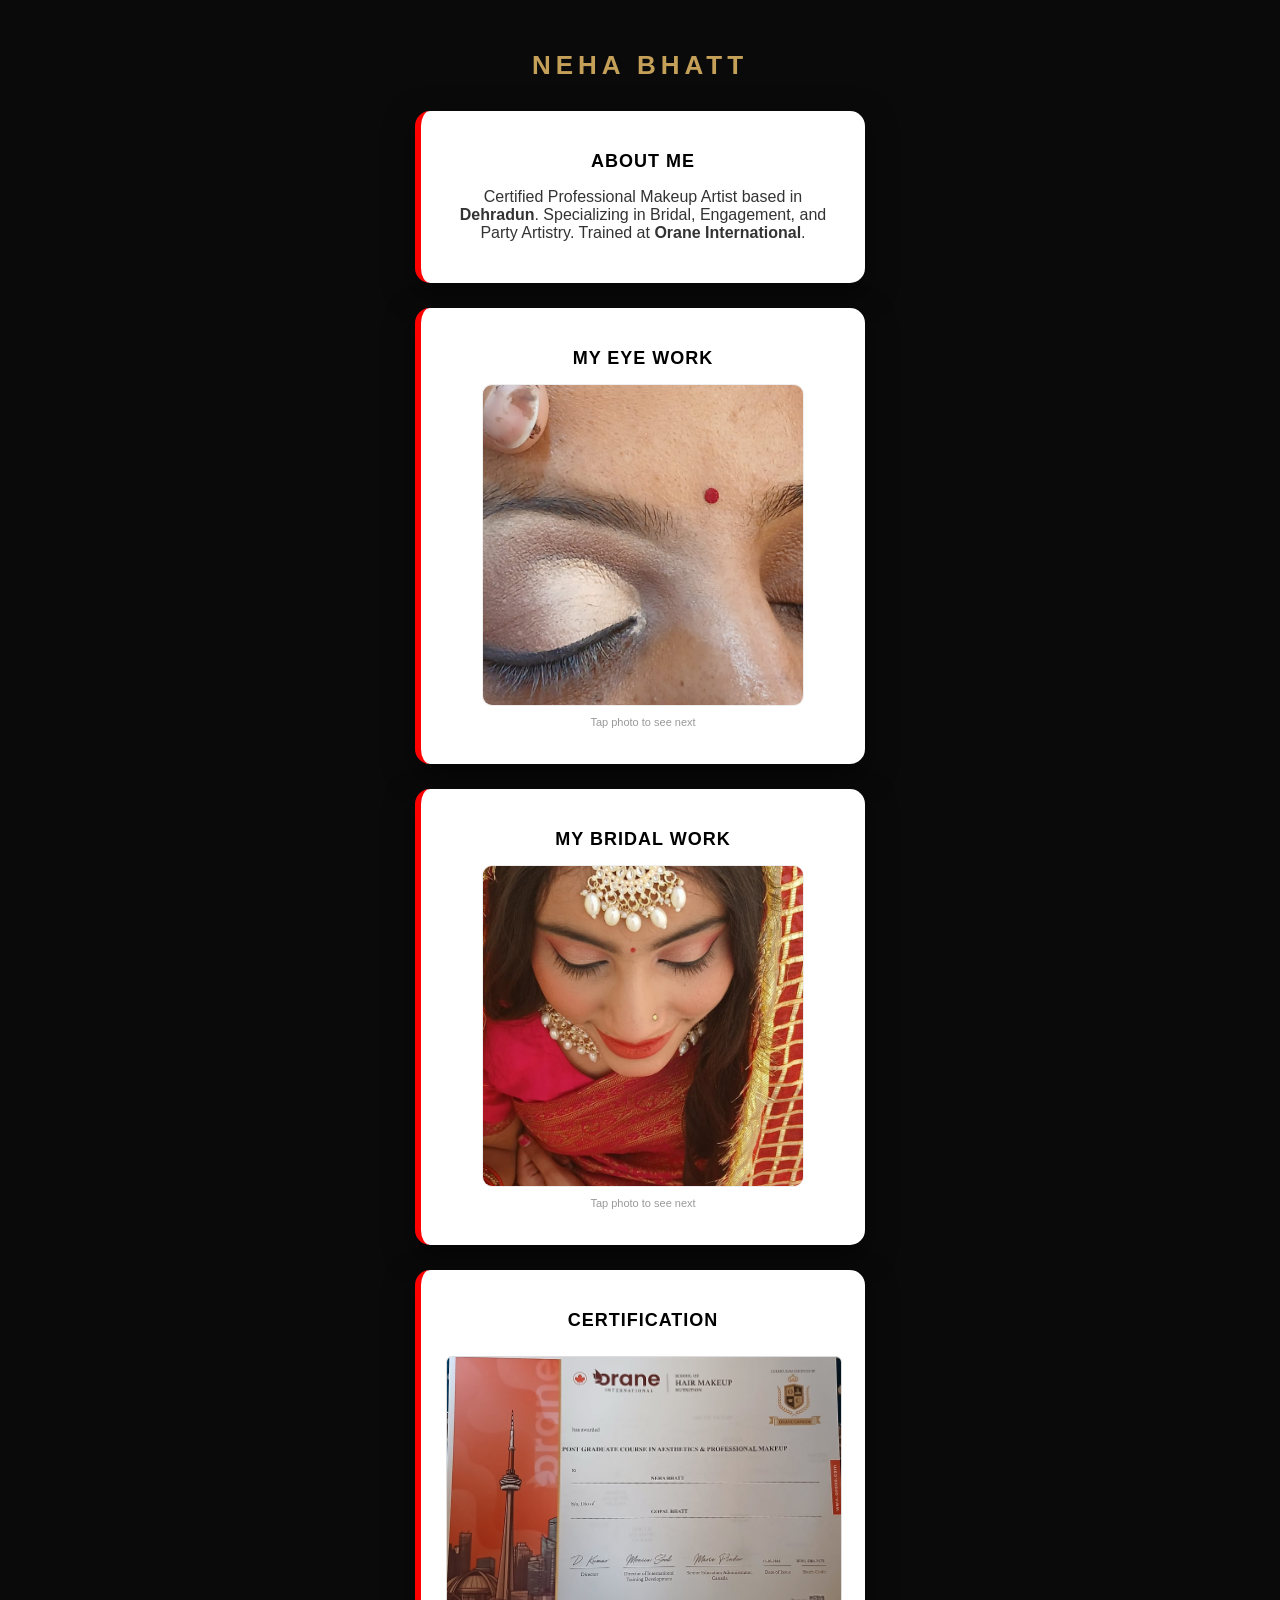
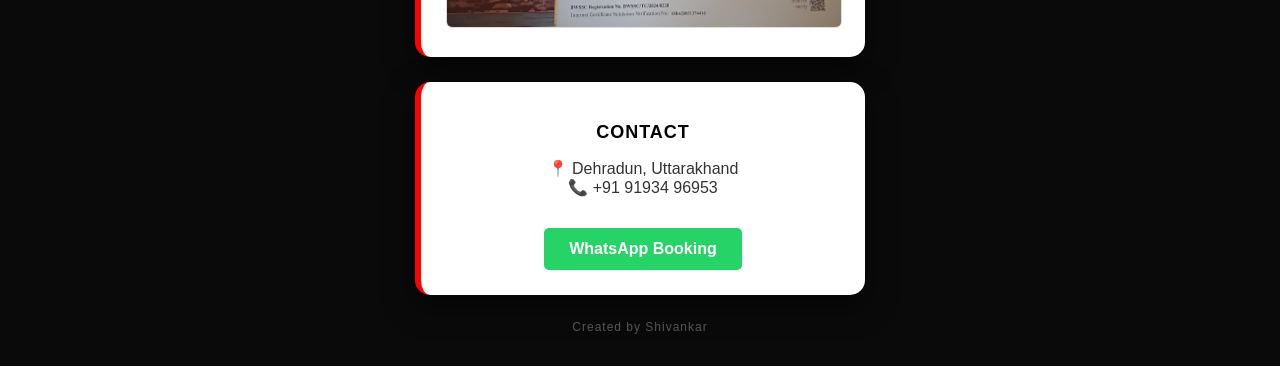
==== index.html @ 453803fb "Update index.html" ====
<!DOCTYPE html>
<html lang="en">
<head>
    <meta charset="UTF-8">
    <meta name="viewport" content="width=device-width, initial-scale=1.0">
    <title>Neha Bhatt Artistry</title>
    <style>
        body { background-color: #0a0a0a; color: #333; font-family: 'Segoe UI', sans-serif; display: flex; justify-content: center; padding: 20px; margin: 0; }
        .container { width: 100%; max-width: 450px; }
        .logo { color: #c5a059; text-align: center; margin: 30px 0; letter-spacing: 5px; font-size: 26px; font-weight: bold; text-transform: uppercase; }
        .card { background: white; border-radius: 15px; padding: 25px; margin-bottom: 25px; text-align: center; border-left: 6px solid #ff0000; box-shadow: 0 10px 30px rgba(0,0,0,0.5); }
        h2 { margin-bottom: 15px; color: #000; font-size: 18px; text-transform: uppercase; letter-spacing: 1px; }
        
        .slider-container { width: 100%; max-width: 320px; height: 320px; margin: 0 auto; overflow: hidden; border-radius: 10px; position: relative; cursor: pointer; border: 1px solid #eee; background: #fdfdfd; }
        .slider-wrapper { display: flex; width: 100%; height: 100%; transition: transform 0.5s ease-in-out; }
        .slider-wrapper img { min-width: 100%; height: 100%; object-fit: cover; }

        .btn { display: inline-block; background: #25D366; color: white; padding: 12px 25px; text-decoration: none; border-radius: 5px; margin-top: 15px; font-weight: bold; }
        .tip { font-size: 11px; color: #999; margin-top: 10px; }
        .cert-img { width: 100%; border-radius: 6px; margin-top: 10px; border: 1px solid #ddd; }
        .footer-credit { text-align: center; color: #555; font-size: 12px; margin-top: 20px; letter-spacing: 1px; }
    </style>
</head>
<body>

    <div class="container">
        <h1 class="logo">NEHA BHATT</h1>

        <div class="card">
            <h2>About Me</h2>
            <p>Certified Professional Makeup Artist based in <strong>Dehradun</strong>. Specializing in Bridal, Engagement, and Party Artistry. Trained at <strong>Orane International</strong>.</p>
        </div>

        <!-- SECTION: EYE WORK -->
        <div class="card">
            <h2>My Eye Work</h2>
            <div class="slider-container" onclick="nextSlide('eyeWrap', 7, 'eye')">
                <div class="slider-wrapper" id="eyeWrap">
                    <img src="eyework1.jpeg"><img src="eyework2.jpeg"><img src="eyework3.jpeg">
                    <img src="eyework4.jpeg"><img src="eyework5.jpeg"><img src="eyework6.jpeg"><img src="eyework7.jpeg">
                </div>
            </div>
            <p class="tip">Tap photo to see next</p>
        </div>

        <!-- SECTION: BRIDAL WORK (CLEANED VERSION) -->
        <div class="card">
            <h2>My Bridal Work</h2>
            <div class="slider-container" onclick="nextSlide('bridalWrap', 9, 'bridal')">
                <div class="slider-wrapper" id="bridalWrap">
                    <!-- Only Bridal and Fullpics remain -->
                    <img src="facework1.jpeg"><img src="facework2.jpeg"><img src="facework3.jpeg">
                    <img src="facework12traditional.jpeg"><img src="facework13traditional.jpeg">
                    <img src="fullpic2.jpeg"><img src="fullpic3.jpeg"><img src="fullpic4.jpeg">
                    <img src="fullpic5.jpeg"><img src="fullpic6.jpeg"><img src="fullpick.jpeg">
                </div>
            </div>
            <p class="tip">Tap photo to see next</p>
        </div>

        <div class="card">
            <h2>Certification</h2>
            <img src="certificate.jpeg" class="cert-img">
        </div>

        <div class="card">
            <h2>Contact</h2>
            <p>📍 Dehradun, Uttarakhand<br>📞 +91 91934 96953</p>
            <a href="https://wa.me" class="btn">WhatsApp Booking</a>
        </div>

        <p class="footer-credit">Created by Shivankar</p>
    </div>

    <script>
        let pos = { eye: 0, bridal: 0 };
        function nextSlide(id, total, key) {
            pos[key] = (pos[key] + 1) % total;
            document.getElementById(id).style.transform = `translateX(-${pos[key] * 100}%)`;
        }
        setInterval(() => nextSlide('eyeWrap', 7, 'eye'), 5000);
        setInterval(() => nextSlide('bridalWrap', 9, 'bridal'), 4500);
    </script>
</body>
</html>
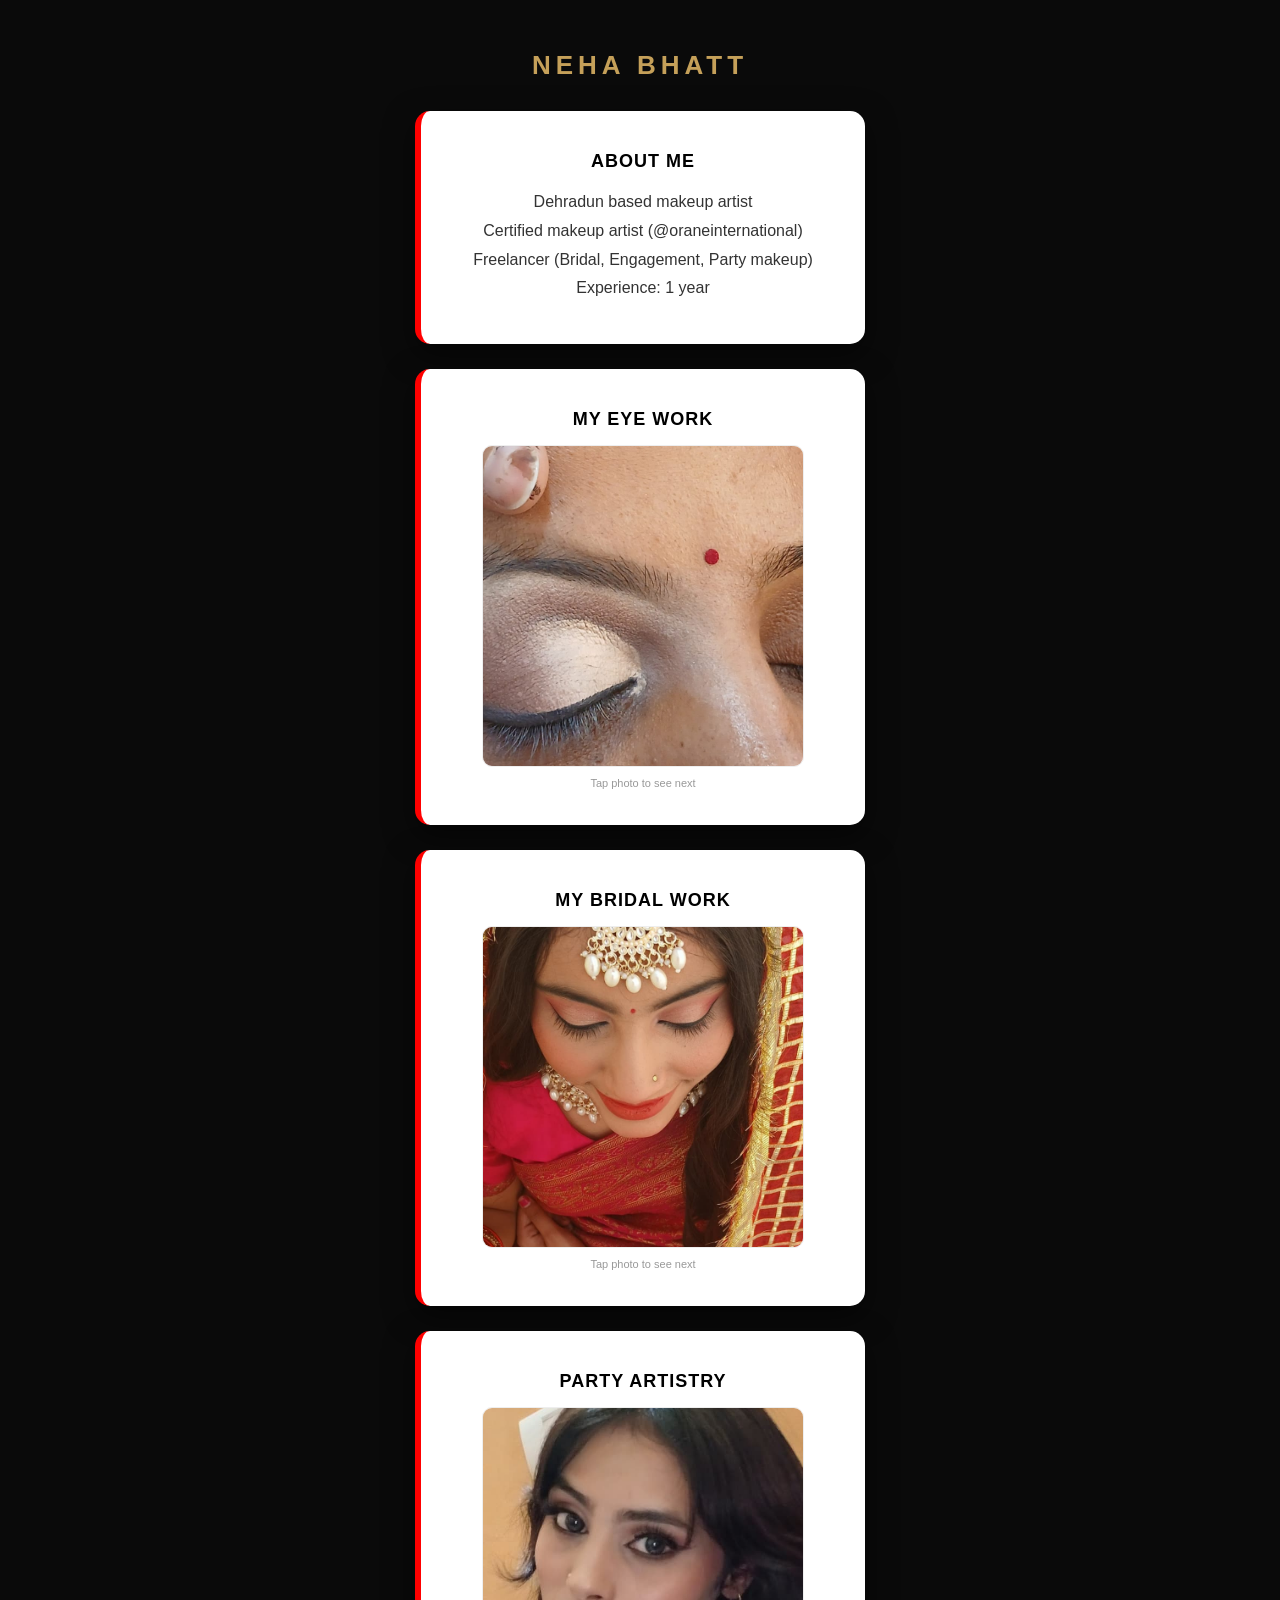
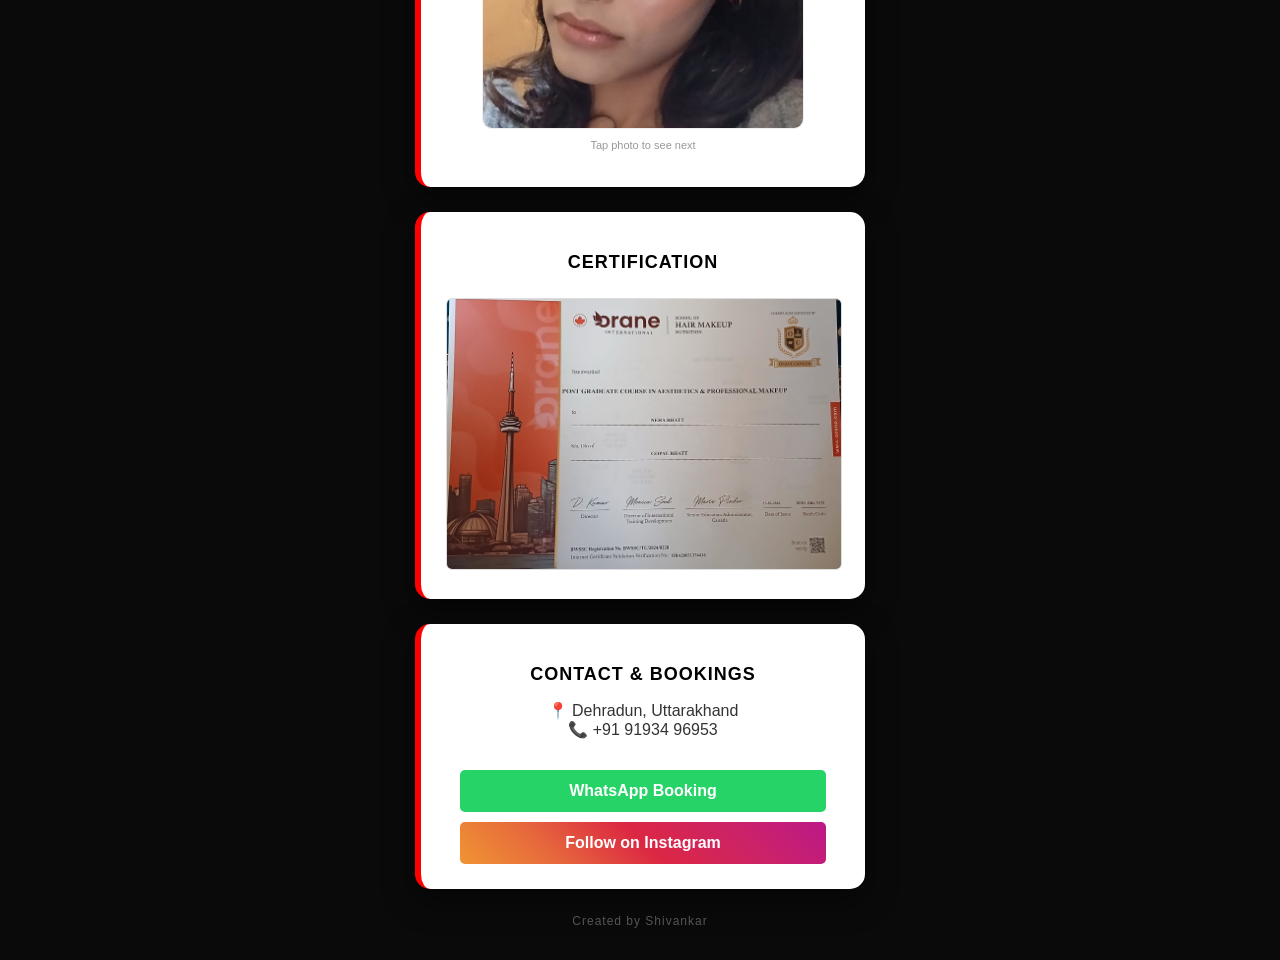
==== commit 8528122d: "Update index.html" ====
--- a/index.html
+++ b/index.html
@@ -15,7 +15,8 @@
         .slider-wrapper { display: flex; width: 100%; height: 100%; transition: transform 0.5s ease-in-out; }
         .slider-wrapper img { min-width: 100%; height: 100%; object-fit: cover; }
 
-        .btn { display: inline-block; background: #25D366; color: white; padding: 12px 25px; text-decoration: none; border-radius: 5px; margin-top: 15px; font-weight: bold; }
+        .btn { display: inline-block; background: #25D366; color: white; padding: 12px 25px; text-decoration: none; border-radius: 5px; margin-top: 15px; font-weight: bold; width: 80%; }
+        .insta-btn { background: linear-gradient(45deg, #f09433 0%, #e6683c 25%, #dc2743 50%, #cc2366 75%, #bc1888 100%); margin-top: 10px; }
         .tip { font-size: 11px; color: #999; margin-top: 10px; }
         .cert-img { width: 100%; border-radius: 6px; margin-top: 10px; border: 1px solid #ddd; }
         .footer-credit { text-align: center; color: #555; font-size: 12px; margin-top: 20px; letter-spacing: 1px; }
@@ -26,9 +27,15 @@
     <div class="container">
         <h1 class="logo">NEHA BHATT</h1>
 
+        <!-- BIO SECTION -->
         <div class="card">
             <h2>About Me</h2>
-            <p>Certified Professional Makeup Artist based in <strong>Dehradun</strong>. Specializing in Bridal, Engagement, and Party Artistry. Trained at <strong>Orane International</strong>.</p>
+            <p style="line-height: 1.8;">
+                Dehradun based makeup artist<br>
+                Certified makeup artist (@oraneinternational)<br>
+                Freelancer (Bridal, Engagement, Party makeup)<br>
+                Experience: 1 year
+            </p>
         </div>
 
         <!-- SECTION: EYE WORK -->
@@ -43,43 +50,57 @@
             <p class="tip">Tap photo to see next</p>
         </div>
 
-        <!-- SECTION: BRIDAL WORK (CLEANED VERSION) -->
+        <!-- SECTION: BRIDAL WORK -->
         <div class="card">
             <h2>My Bridal Work</h2>
-            <div class="slider-container" onclick="nextSlide('bridalWrap', 9, 'bridal')">
+            <div class="slider-container" onclick="nextSlide('bridalWrap', 3, 'bridal')">
                 <div class="slider-wrapper" id="bridalWrap">
-                    <!-- Only Bridal and Fullpics remain -->
                     <img src="facework1.jpeg"><img src="facework2.jpeg"><img src="facework3.jpeg">
-                    <img src="facework12traditional.jpeg"><img src="facework13traditional.jpeg">
-                    <img src="fullpic2.jpeg"><img src="fullpic3.jpeg"><img src="fullpic4.jpeg">
-                    <img src="fullpic5.jpeg"><img src="fullpic6.jpeg"><img src="fullpick.jpeg">
                 </div>
             </div>
             <p class="tip">Tap photo to see next</p>
         </div>
 
+        <!-- SECTION: PARTY WORK (Moved Photos) -->
+        <div class="card">
+            <h2>Party Artistry</h2>
+            <div class="slider-container" onclick="nextSlide('partyWrap', 11, 'party')">
+                <div class="slider-wrapper" id="partyWrap">
+                    <img src="facework10.jpeg"><img src="facework11.jpeg"><img src="facework14.jpeg">
+                    <img src="facework4mirrorphoto.jpeg"><img src="facework7.jpeg"><img src="facework8.jpeg">
+                    <img src="fullpic2.jpeg"><img src="fullpic3.jpeg"><img src="fullpic4.jpeg">
+                    <img src="fullpic5.jpeg"><img src="fullpic6.jpeg">
+                </div>
+            </div>
+            <p class="tip">Tap photo to see next</p>
+        </div>
+
+        <!-- CERTIFICATION SECTION -->
         <div class="card">
             <h2>Certification</h2>
             <img src="certificate.jpeg" class="cert-img">
         </div>
 
+        <!-- CONTACT & INSTAGRAM LINK -->
         <div class="card">
-            <h2>Contact</h2>
+            <h2>Contact & Bookings</h2>
             <p>📍 Dehradun, Uttarakhand<br>📞 +91 91934 96953</p>
             <a href="https://wa.me" class="btn">WhatsApp Booking</a>
+            <a href="https://www.instagram.com/nehabhatt_____5?igsh=MWszYWdhOWs0em5uaw==" class="btn insta-btn">Follow on Instagram</a>
         </div>
 
         <p class="footer-credit">Created by Shivankar</p>
     </div>
 
     <script>
-        let pos = { eye: 0, bridal: 0 };
+        let pos = { eye: 0, bridal: 0, party: 0 };
         function nextSlide(id, total, key) {
             pos[key] = (pos[key] + 1) % total;
             document.getElementById(id).style.transform = `translateX(-${pos[key] * 100}%)`;
         }
         setInterval(() => nextSlide('eyeWrap', 7, 'eye'), 5000);
-        setInterval(() => nextSlide('bridalWrap', 9, 'bridal'), 4500);
+        setInterval(() => nextSlide('bridalWrap', 3, 'bridal'), 4000);
+        setInterval(() => nextSlide('partyWrap', 11, 'party'), 4500);
     </script>
 </body>
 </html>
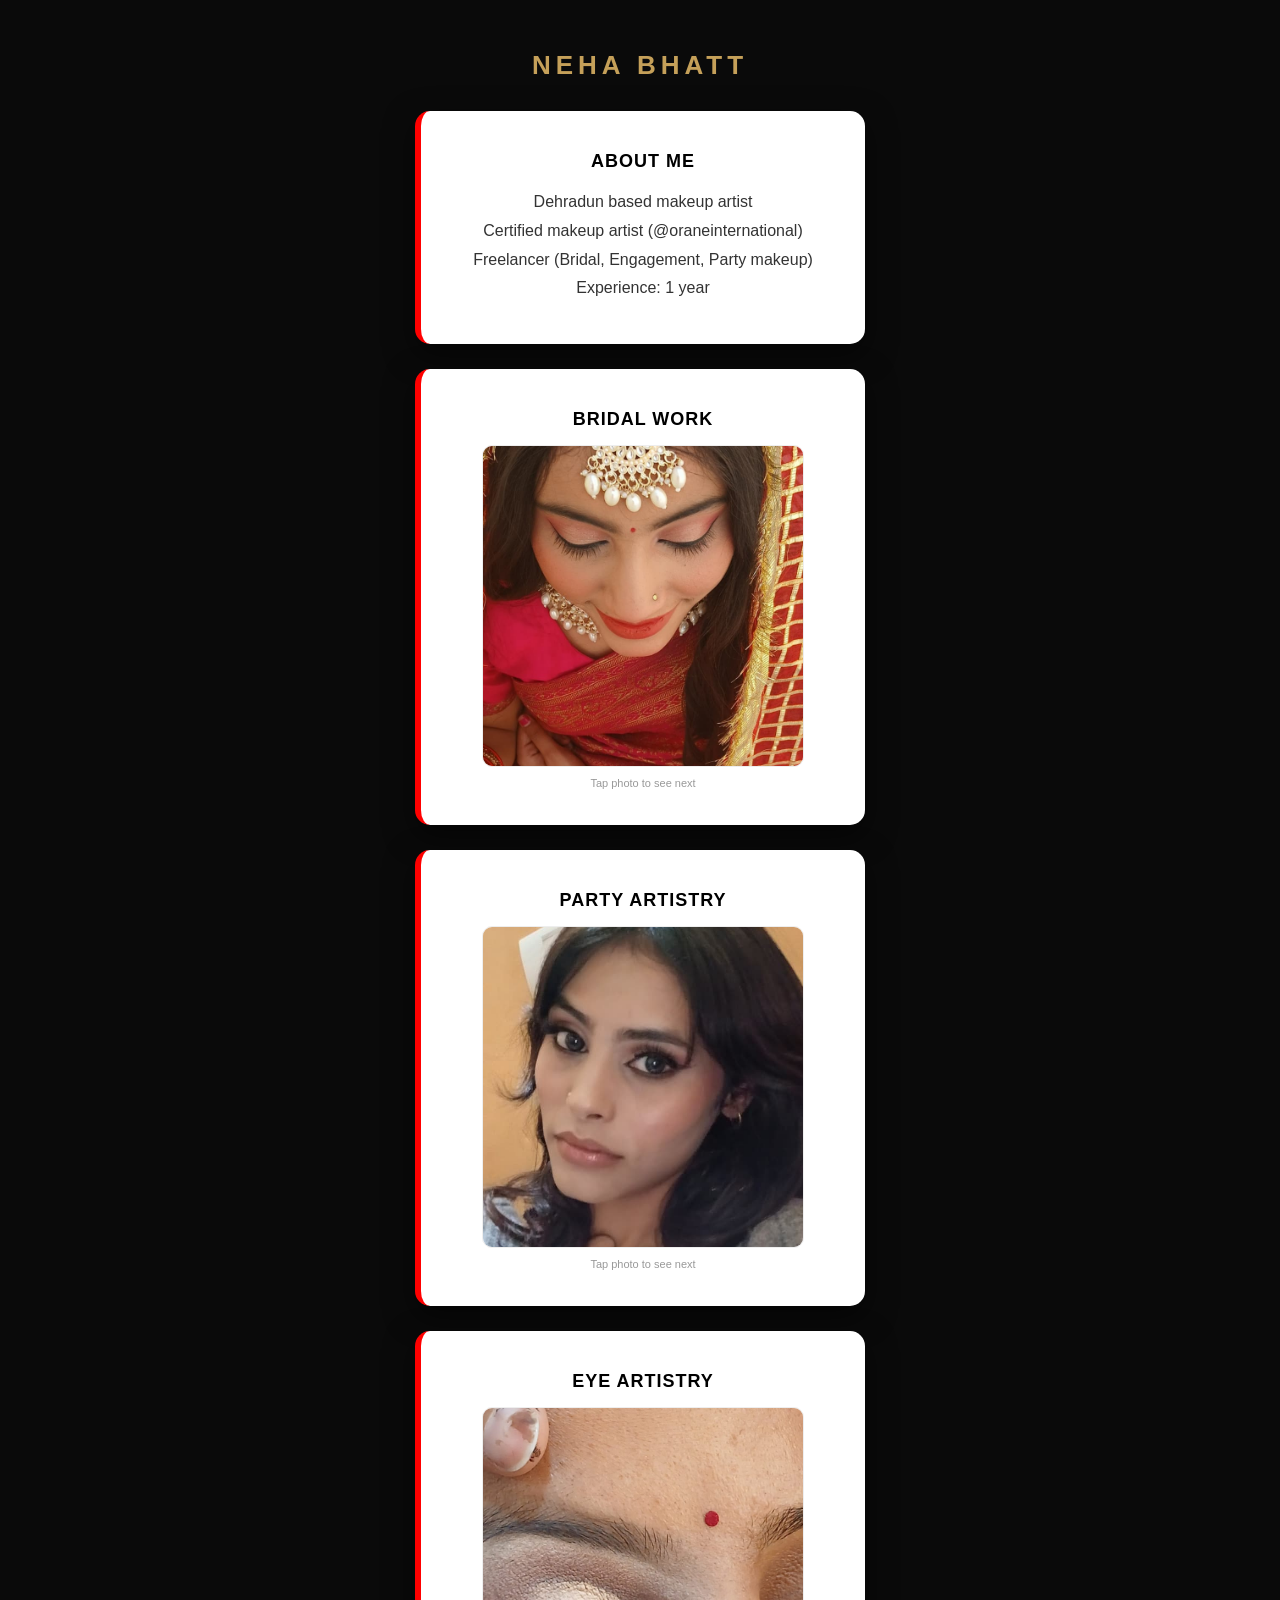
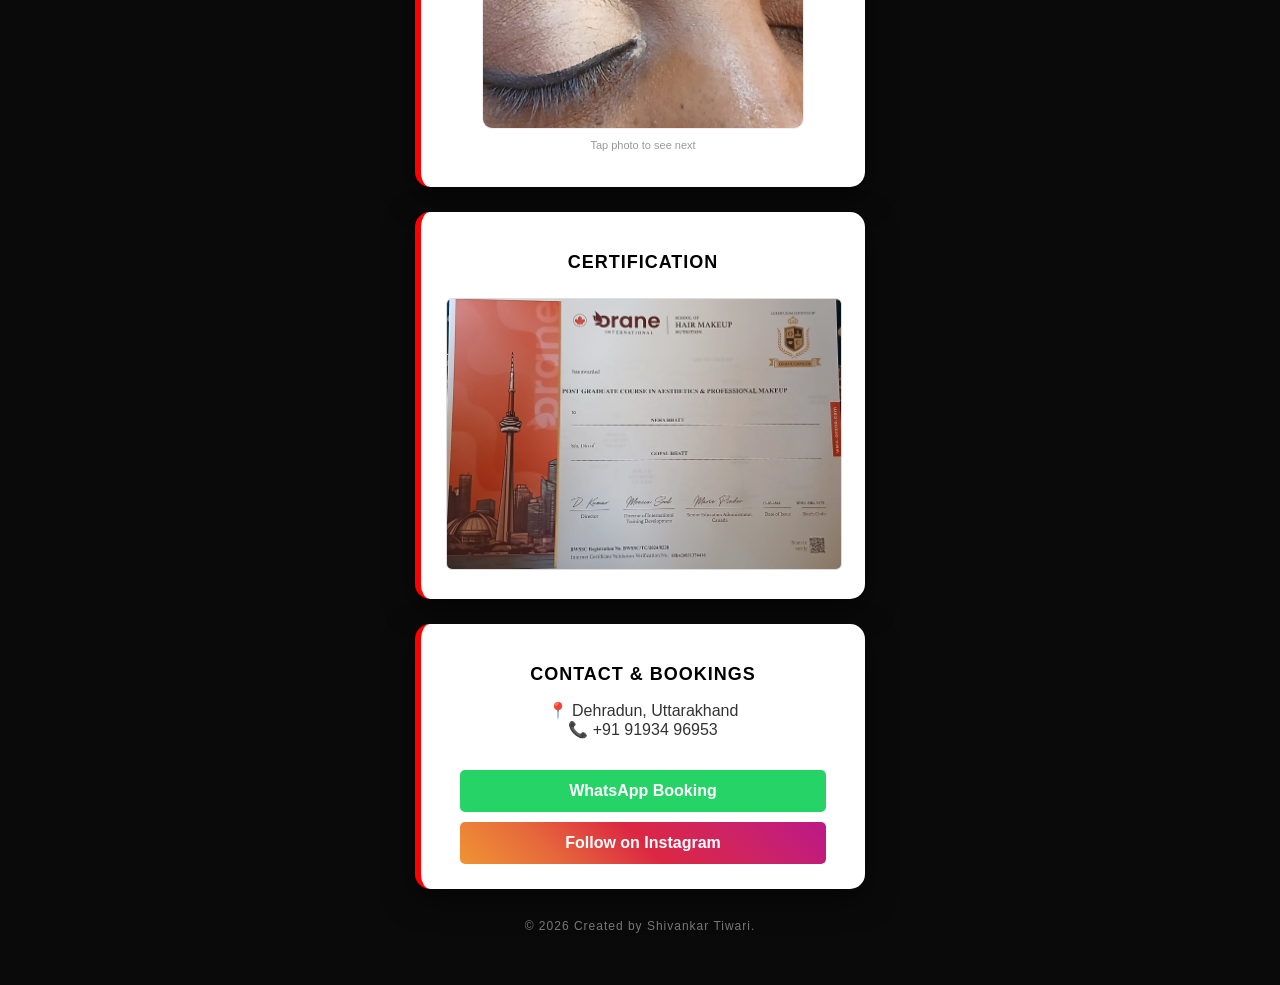
==== commit 3c30995c: "final output" ====
--- a/index.html
+++ b/index.html
@@ -19,7 +19,9 @@
         .insta-btn { background: linear-gradient(45deg, #f09433 0%, #e6683c 25%, #dc2743 50%, #cc2366 75%, #bc1888 100%); margin-top: 10px; }
         .tip { font-size: 11px; color: #999; margin-top: 10px; }
         .cert-img { width: 100%; border-radius: 6px; margin-top: 10px; border: 1px solid #ddd; }
-        .footer-credit { text-align: center; color: #555; font-size: 12px; margin-top: 20px; letter-spacing: 1px; }
+        
+        /* Updated Footer Credit */
+        .footer-credit { text-align: center; color: #777; font-size: 12px; margin-top: 30px; letter-spacing: 1px; padding-bottom: 20px; }
     </style>
 </head>
 <body>
@@ -27,7 +29,7 @@
     <div class="container">
         <h1 class="logo">NEHA BHATT</h1>
 
-        <!-- BIO SECTION -->
+        <!-- ABOUT SECTION -->
         <div class="card">
             <h2>About Me</h2>
             <p style="line-height: 1.8;">
@@ -38,38 +40,40 @@
             </p>
         </div>
 
-        <!-- SECTION: EYE WORK -->
+        <!-- 1. BRIDAL WORK SECTION -->
         <div class="card">
-            <h2>My Eye Work</h2>
-            <div class="slider-container" onclick="nextSlide('eyeWrap', 7, 'eye')">
-                <div class="slider-wrapper" id="eyeWrap">
-                    <img src="eyework1.jpeg"><img src="eyework2.jpeg"><img src="eyework3.jpeg">
-                    <img src="eyework4.jpeg"><img src="eyework5.jpeg"><img src="eyework6.jpeg"><img src="eyework7.jpeg">
+            <h2>Bridal Work</h2>
+            <div class="slider-container" onclick="nextSlide('bridalWrap', 12, 'bridal')">
+                <div class="slider-wrapper" id="bridalWrap">
+                    <img src="facework1.jpeg"><img src="facework2.jpeg"><img src="facework3.jpeg">
+                    <img src="facework12traditional.jpeg"><img src="facework13traditional.jpeg">
+                    <img src="fullpic2.jpeg"><img src="fullpic3.jpeg"><img src="fullpic4.jpeg">
+                    <img src="fullpic5.jpeg"><img src="fullpic6.jpeg"><img src="fullpick.jpeg">
                 </div>
             </div>
             <p class="tip">Tap photo to see next</p>
         </div>
 
-        <!-- SECTION: BRIDAL WORK -->
+        <!-- 2. PARTY ARTISTRY SECTION -->
         <div class="card">
-            <h2>My Bridal Work</h2>
-            <div class="slider-container" onclick="nextSlide('bridalWrap', 3, 'bridal')">
-                <div class="slider-wrapper" id="bridalWrap">
-                    <img src="facework1.jpeg"><img src="facework2.jpeg"><img src="facework3.jpeg">
+            <h2>Party Artistry</h2>
+            <div class="slider-container" onclick="nextSlide('partyWrap', 7, 'party')">
+                <div class="slider-wrapper" id="partyWrap">
+                    <img src="facework10.jpeg"><img src="facework11.jpeg"><img src="facework14.jpeg">
+                    <img src="facework4mirrorphoto.jpeg"><img src="facework5mirrorphoto.jpeg">
+                    <img src="facework7.jpeg"><img src="facework8.jpeg">
                 </div>
             </div>
             <p class="tip">Tap photo to see next</p>
         </div>
 
-        <!-- SECTION: PARTY WORK (Moved Photos) -->
+        <!-- 3. EYE ARTISTRY SECTION -->
         <div class="card">
-            <h2>Party Artistry</h2>
-            <div class="slider-container" onclick="nextSlide('partyWrap', 11, 'party')">
-                <div class="slider-wrapper" id="partyWrap">
-                    <img src="facework10.jpeg"><img src="facework11.jpeg"><img src="facework14.jpeg">
-                    <img src="facework4mirrorphoto.jpeg"><img src="facework7.jpeg"><img src="facework8.jpeg">
-                    <img src="fullpic2.jpeg"><img src="fullpic3.jpeg"><img src="fullpic4.jpeg">
-                    <img src="fullpic5.jpeg"><img src="fullpic6.jpeg">
+            <h2>Eye Artistry</h2>
+            <div class="slider-container" onclick="nextSlide('eyeWrap', 7, 'eye')">
+                <div class="swiper-wrapper slider-wrapper" id="eyeWrap">
+                    <img src="eyework1.jpeg"><img src="eyework2.jpeg"><img src="eyework3.jpeg">
+                    <img src="eyework4.jpeg"><img src="eyework5.jpeg"><img src="eyework6.jpeg"><img src="eyework7.jpeg">
                 </div>
             </div>
             <p class="tip">Tap photo to see next</p>
@@ -81,26 +85,28 @@
             <img src="certificate.jpeg" class="cert-img">
         </div>
 
-        <!-- CONTACT & INSTAGRAM LINK -->
+        <!-- CONTACT SECTION -->
         <div class="card">
             <h2>Contact & Bookings</h2>
             <p>📍 Dehradun, Uttarakhand<br>📞 +91 91934 96953</p>
             <a href="https://wa.me" class="btn">WhatsApp Booking</a>
-            <a href="https://www.instagram.com/nehabhatt_____5?igsh=MWszYWdhOWs0em5uaw==" class="btn insta-btn">Follow on Instagram</a>
+            <a href="https://instagram.com" class="btn insta-btn">Follow on Instagram</a>
         </div>
 
-        <p class="footer-credit">Created by Shivankar</p>
+        <!-- UPDATED CREDIT -->
+        <p class="footer-credit">© 2026 Created by Shivankar Tiwari.</p>
     </div>
 
     <script>
-        let pos = { eye: 0, bridal: 0, party: 0 };
+        let pos = { bridal: 0, party: 0, eye: 0 };
         function nextSlide(id, total, key) {
             pos[key] = (pos[key] + 1) % total;
             document.getElementById(id).style.transform = `translateX(-${pos[key] * 100}%)`;
         }
+        // Auto-Slide Timers
+        setInterval(() => nextSlide('bridalWrap', 12, 'bridal'), 4000);
+        setInterval(() => nextSlide('partyWrap', 7, 'party'), 4500);
         setInterval(() => nextSlide('eyeWrap', 7, 'eye'), 5000);
-        setInterval(() => nextSlide('bridalWrap', 3, 'bridal'), 4000);
-        setInterval(() => nextSlide('partyWrap', 11, 'party'), 4500);
     </script>
 </body>
 </html>
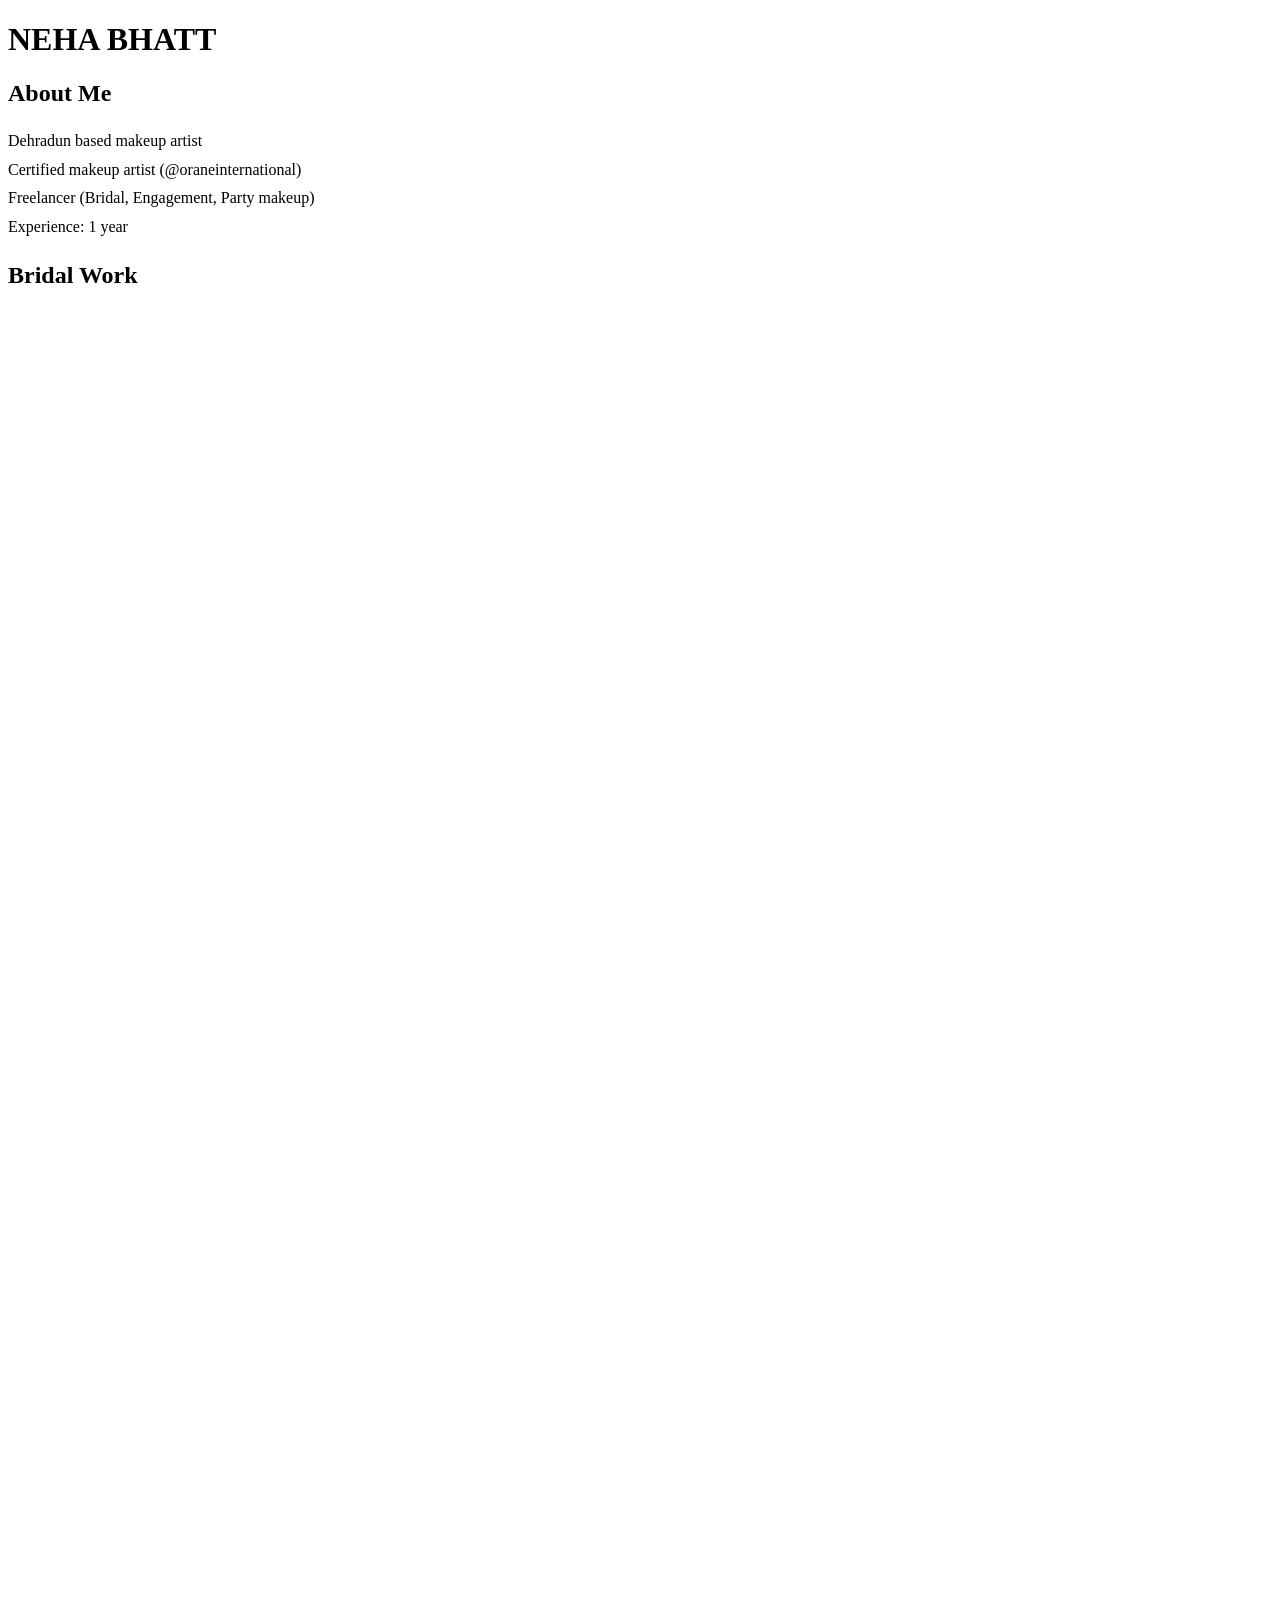
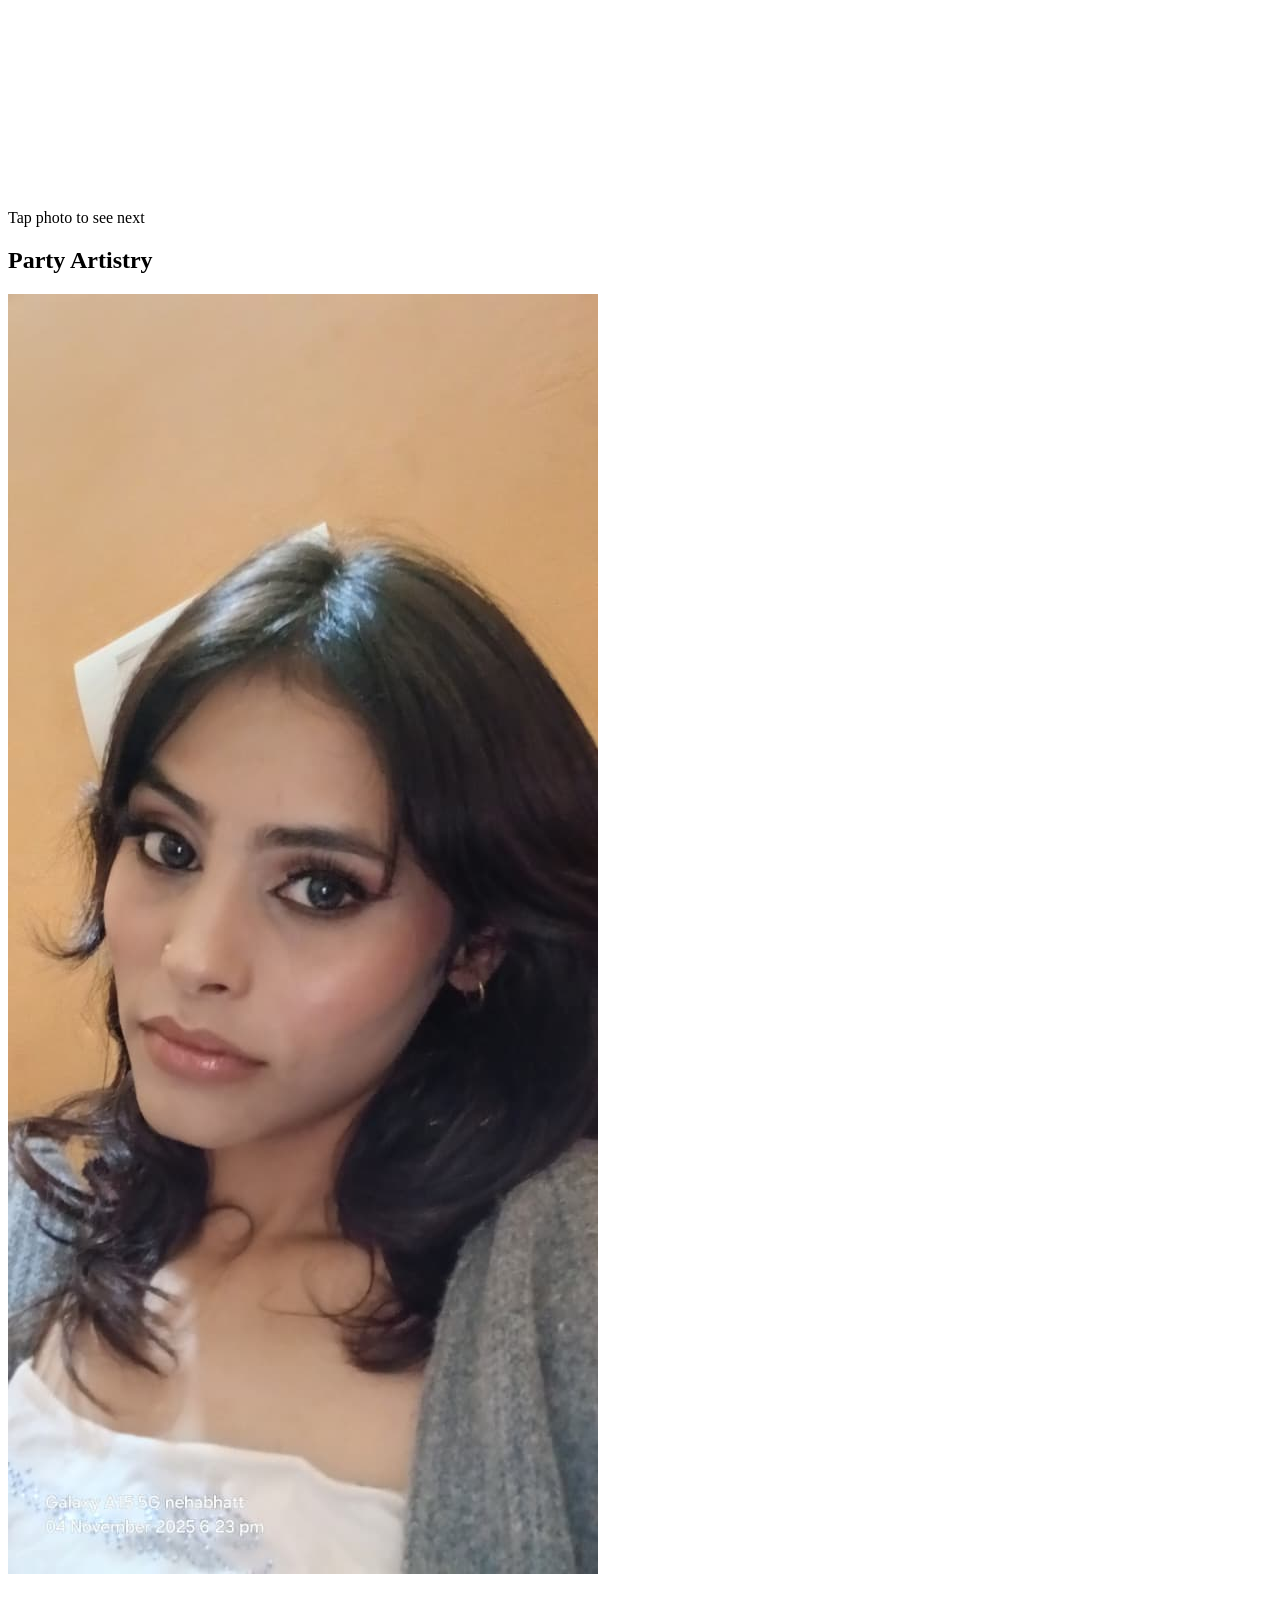
==== commit ec4247da: "Update index.html" ====
--- a/index.html
+++ b/index.html
@@ -3,27 +3,22 @@
 <head>
     <meta charset="UTF-8">
     <meta name="viewport" content="width=device-width, initial-scale=1.0">
-    <title>Neha Bhatt Artistry</title>
+    
+    <!-- SEO Meta Tags -->
+    <title>Neha Bhatt | Professional Makeup Artist in Dehradun</title>
+    <meta name="description" content="Certified professional makeup artist in Dehradun specializing in Bridal, Engagement, and Party makeup. Over 1 year of experience with Orane International certification. Book your appointment today!">
+    <meta name="keywords" content="Makeup Artist Dehradun, Bridal Makeup Dehradun, Neha Bhatt Artistry, Wedding Makeup Uttarakhand, Party Makeup, Certified MUA Dehradun">
+    
+    <!-- Social Media Preview (Open Graph) -->
+    <meta property="og:title" content="Neha Bhatt Artistry | Dehradun Makeup Artist">
+    <meta property="og:description" content="Professional Bridal and Party Makeup services in Dehradun. View my portfolio and book on WhatsApp.">
+    <meta property="og:image" content="https://nehabhatt-makeup-artist.github.io/certificate.jpeg"> <!-- Ensure this path is correct -->
+
     <style>
-        body { background-color: #0a0a0a; color: #333; font-family: 'Segoe UI', sans-serif; display: flex; justify-content: center; padding: 20px; margin: 0; }
-        .container { width: 100%; max-width: 450px; }
-        .logo { color: #c5a059; text-align: center; margin: 30px 0; letter-spacing: 5px; font-size: 26px; font-weight: bold; text-transform: uppercase; }
-        .card { background: white; border-radius: 15px; padding: 25px; margin-bottom: 25px; text-align: center; border-left: 6px solid #ff0000; box-shadow: 0 10px 30px rgba(0,0,0,0.5); }
-        h2 { margin-bottom: 15px; color: #000; font-size: 18px; text-transform: uppercase; letter-spacing: 1px; }
-        
-        .slider-container { width: 100%; max-width: 320px; height: 320px; margin: 0 auto; overflow: hidden; border-radius: 10px; position: relative; cursor: pointer; border: 1px solid #eee; background: #fdfdfd; }
-        .slider-wrapper { display: flex; width: 100%; height: 100%; transition: transform 0.5s ease-in-out; }
-        .slider-wrapper img { min-width: 100%; height: 100%; object-fit: cover; }
-
-        .btn { display: inline-block; background: #25D366; color: white; padding: 12px 25px; text-decoration: none; border-radius: 5px; margin-top: 15px; font-weight: bold; width: 80%; }
-        .insta-btn { background: linear-gradient(45deg, #f09433 0%, #e6683c 25%, #dc2743 50%, #cc2366 75%, #bc1888 100%); margin-top: 10px; }
-        .tip { font-size: 11px; color: #999; margin-top: 10px; }
-        .cert-img { width: 100%; border-radius: 6px; margin-top: 10px; border: 1px solid #ddd; }
-        
-        /* Updated Footer Credit */
-        .footer-credit { text-align: center; color: #777; font-size: 12px; margin-top: 30px; letter-spacing: 1px; padding-bottom: 20px; }
+        /* Your existing CSS remains the same here */
     </style>
 </head>
+
 <body>
 
     <div class="container">
@@ -89,8 +84,8 @@
         <div class="card">
             <h2>Contact & Bookings</h2>
             <p>📍 Dehradun, Uttarakhand<br>📞 +91 91934 96953</p>
-            <a href="https://wa.me" class="btn">WhatsApp Booking</a>
-            <a href="https://instagram.com" class="btn insta-btn">Follow on Instagram</a>
+            <a href="https://wa.me/919193496953" class="btn">WhatsApp Booking</a>
+            <a href="https://www.instagram.com/nehabhatt_____5?igsh=MWszYWdhOWs0em5uaw==" class="btn insta-btn">Follow on Instagram</a>
         </div>
 
         <!-- UPDATED CREDIT -->
@@ -104,7 +99,7 @@
             document.getElementById(id).style.transform = `translateX(-${pos[key] * 100}%)`;
         }
         // Auto-Slide Timers
-        setInterval(() => nextSlide('bridalWrap', 12, 'bridal'), 4000);
+        setInterval(() => nextSlide('bridalWrap', 11, 'bridal'), 4000);
         setInterval(() => nextSlide('partyWrap', 7, 'party'), 4500);
         setInterval(() => nextSlide('eyeWrap', 7, 'eye'), 5000);
     </script>
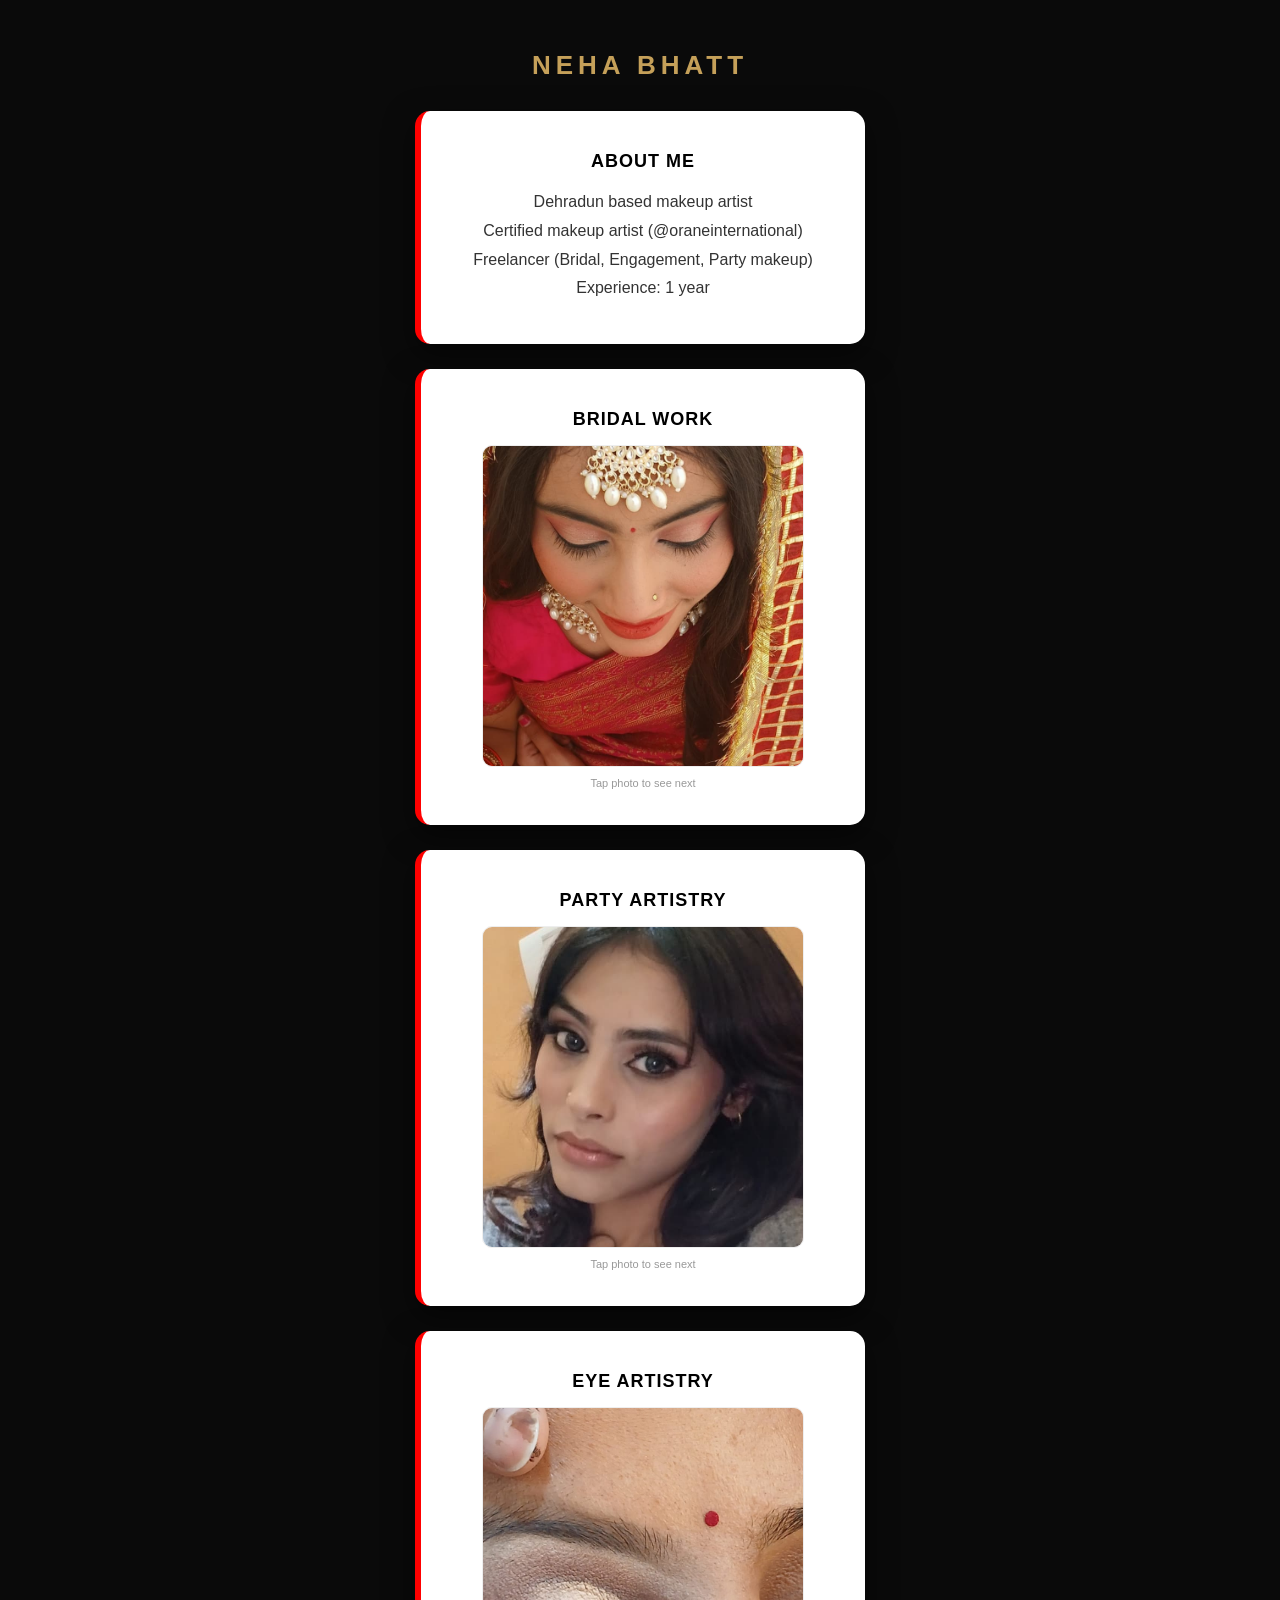
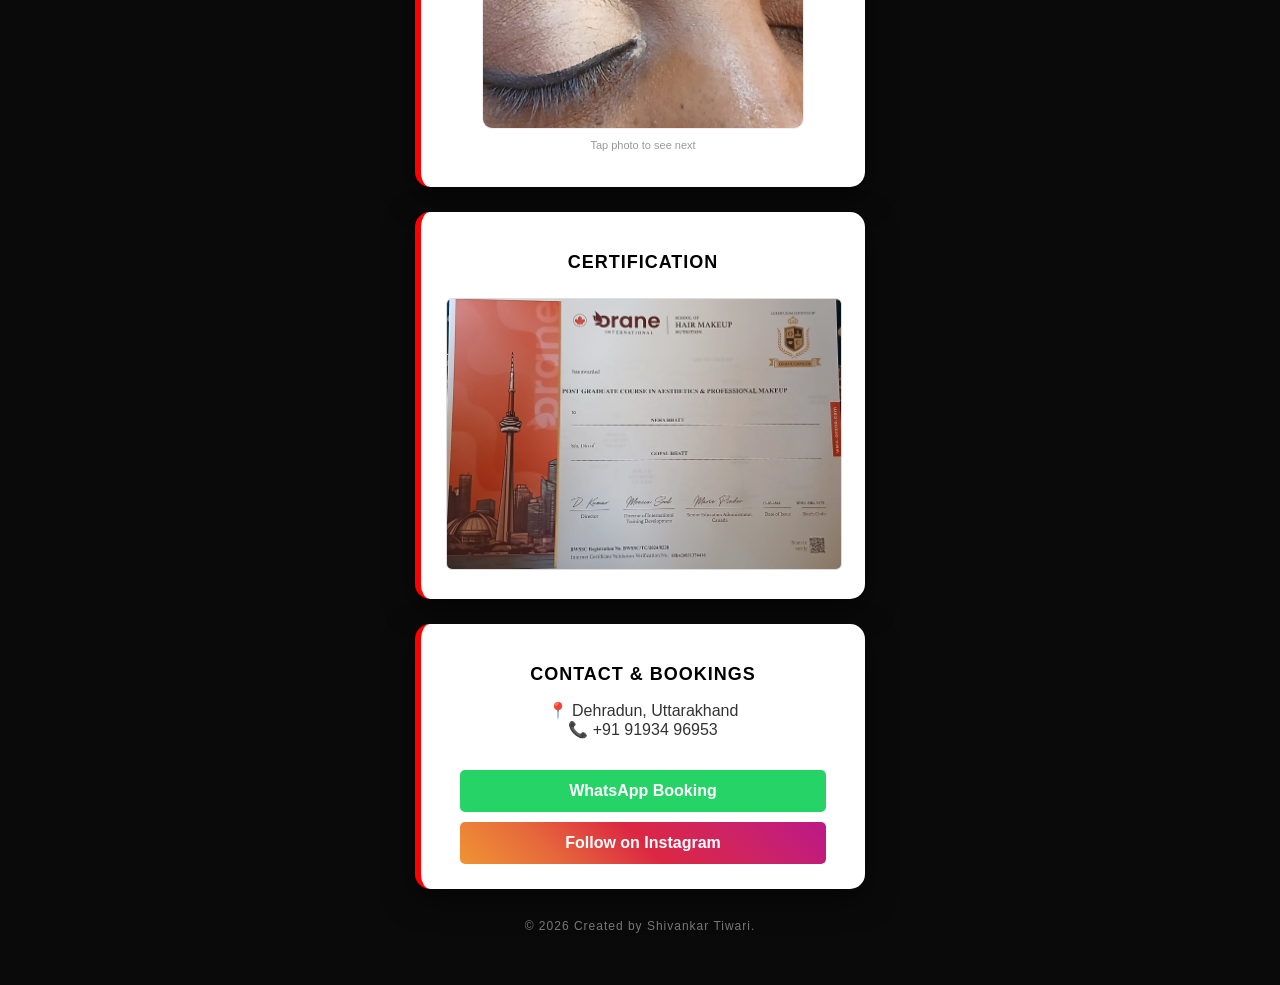
==== commit 9da2788e: "Update index.html" ====
--- a/index.html
+++ b/index.html
@@ -3,22 +3,27 @@
 <head>
     <meta charset="UTF-8">
     <meta name="viewport" content="width=device-width, initial-scale=1.0">
-    
-    <!-- SEO Meta Tags -->
-    <title>Neha Bhatt | Professional Makeup Artist in Dehradun</title>
-    <meta name="description" content="Certified professional makeup artist in Dehradun specializing in Bridal, Engagement, and Party makeup. Over 1 year of experience with Orane International certification. Book your appointment today!">
-    <meta name="keywords" content="Makeup Artist Dehradun, Bridal Makeup Dehradun, Neha Bhatt Artistry, Wedding Makeup Uttarakhand, Party Makeup, Certified MUA Dehradun">
-    
-    <!-- Social Media Preview (Open Graph) -->
-    <meta property="og:title" content="Neha Bhatt Artistry | Dehradun Makeup Artist">
-    <meta property="og:description" content="Professional Bridal and Party Makeup services in Dehradun. View my portfolio and book on WhatsApp.">
-    <meta property="og:image" content="https://nehabhatt-makeup-artist.github.io/certificate.jpeg"> <!-- Ensure this path is correct -->
+    <title>Neha Bhatt Artistry</title>
+    <style>
+        body { background-color: #0a0a0a; color: #333; font-family: 'Segoe UI', sans-serif; display: flex; justify-content: center; padding: 20px; margin: 0; }
+        .container { width: 100%; max-width: 450px; }
+        .logo { color: #c5a059; text-align: center; margin: 30px 0; letter-spacing: 5px; font-size: 26px; font-weight: bold; text-transform: uppercase; }
+        .card { background: white; border-radius: 15px; padding: 25px; margin-bottom: 25px; text-align: center; border-left: 6px solid #ff0000; box-shadow: 0 10px 30px rgba(0,0,0,0.5); }
+        h2 { margin-bottom: 15px; color: #000; font-size: 18px; text-transform: uppercase; letter-spacing: 1px; }
+        
+        .slider-container { width: 100%; max-width: 320px; height: 320px; margin: 0 auto; overflow: hidden; border-radius: 10px; position: relative; cursor: pointer; border: 1px solid #eee; background: #fdfdfd; }
+        .slider-wrapper { display: flex; width: 100%; height: 100%; transition: transform 0.5s ease-in-out; }
+        .slider-wrapper img { min-width: 100%; height: 100%; object-fit: cover; }
 
-    <style>
-        /* Your existing CSS remains the same here */
+        .btn { display: inline-block; background: #25D366; color: white; padding: 12px 25px; text-decoration: none; border-radius: 5px; margin-top: 15px; font-weight: bold; width: 80%; }
+        .insta-btn { background: linear-gradient(45deg, #f09433 0%, #e6683c 25%, #dc2743 50%, #cc2366 75%, #bc1888 100%); margin-top: 10px; }
+        .tip { font-size: 11px; color: #999; margin-top: 10px; }
+        .cert-img { width: 100%; border-radius: 6px; margin-top: 10px; border: 1px solid #ddd; }
+        
+        /* Updated Footer Credit */
+        .footer-credit { text-align: center; color: #777; font-size: 12px; margin-top: 30px; letter-spacing: 1px; padding-bottom: 20px; }
     </style>
 </head>
-
 <body>
 
     <div class="container">
